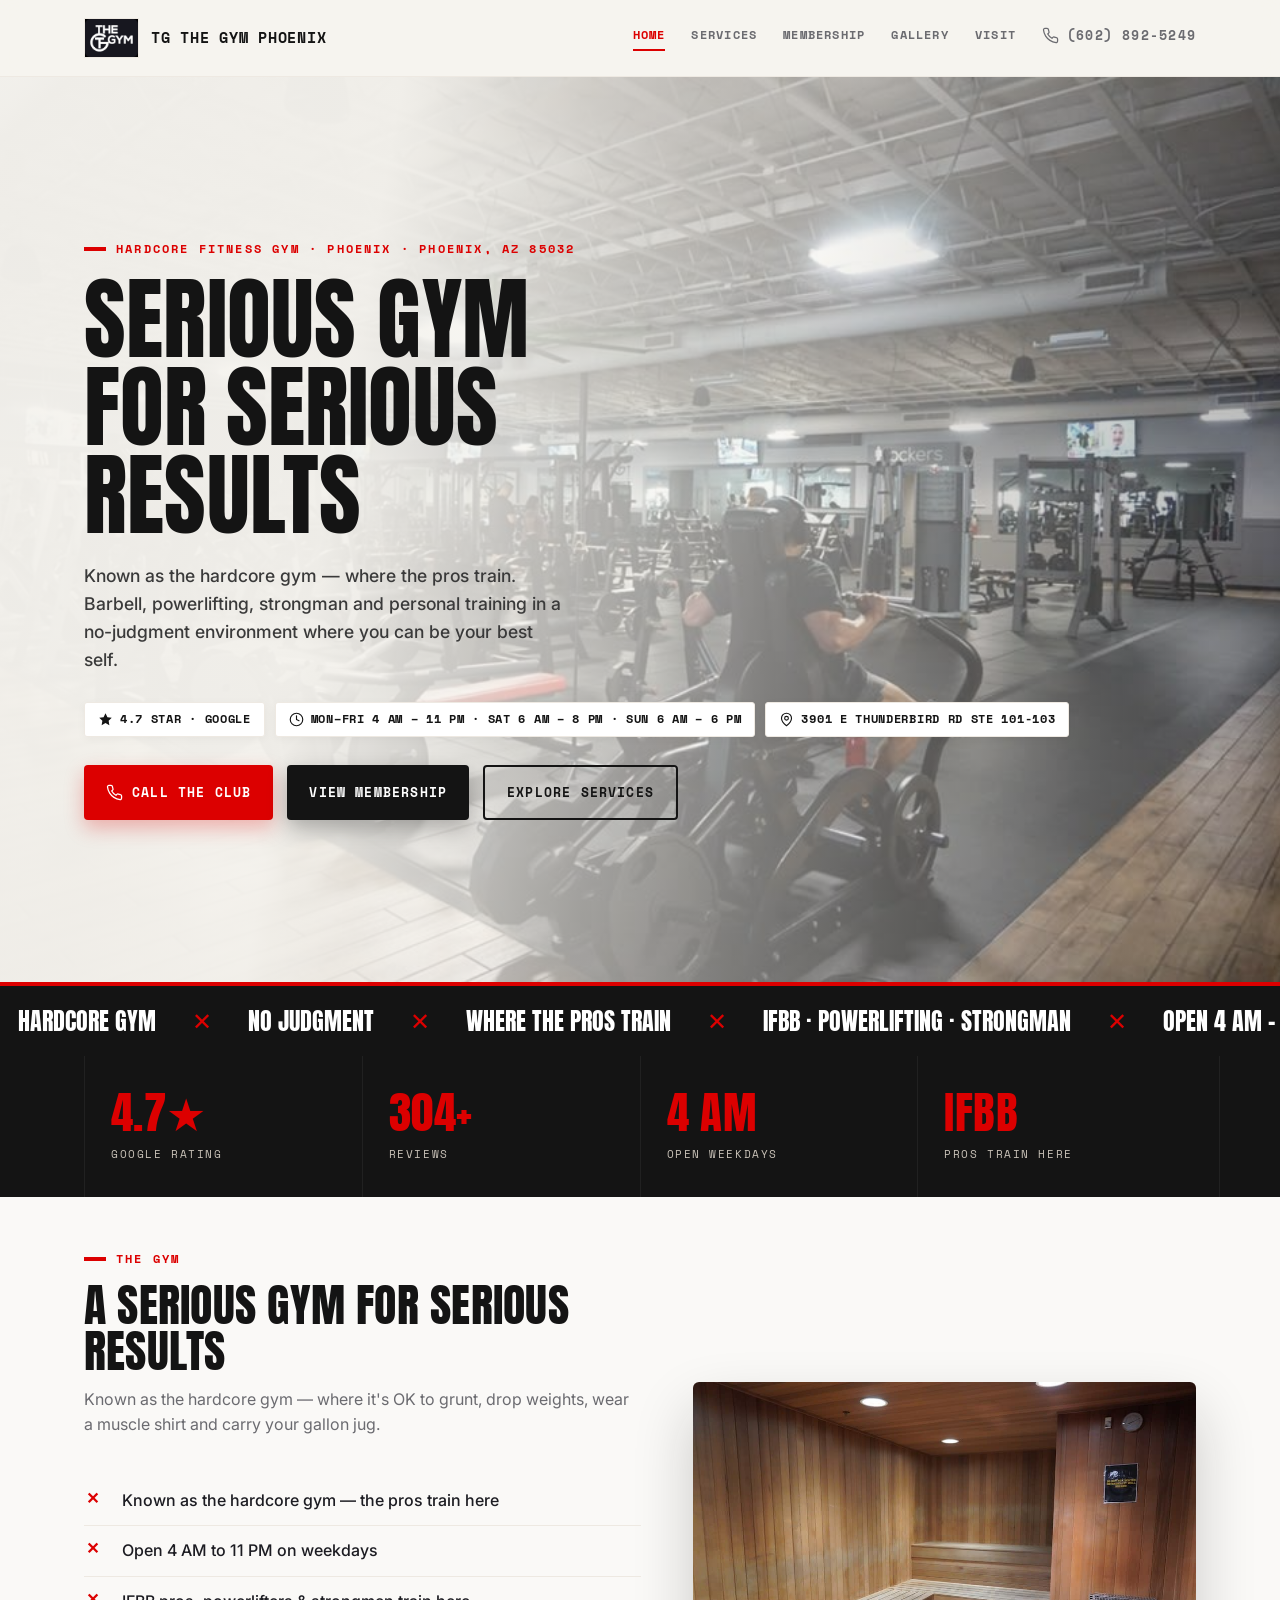
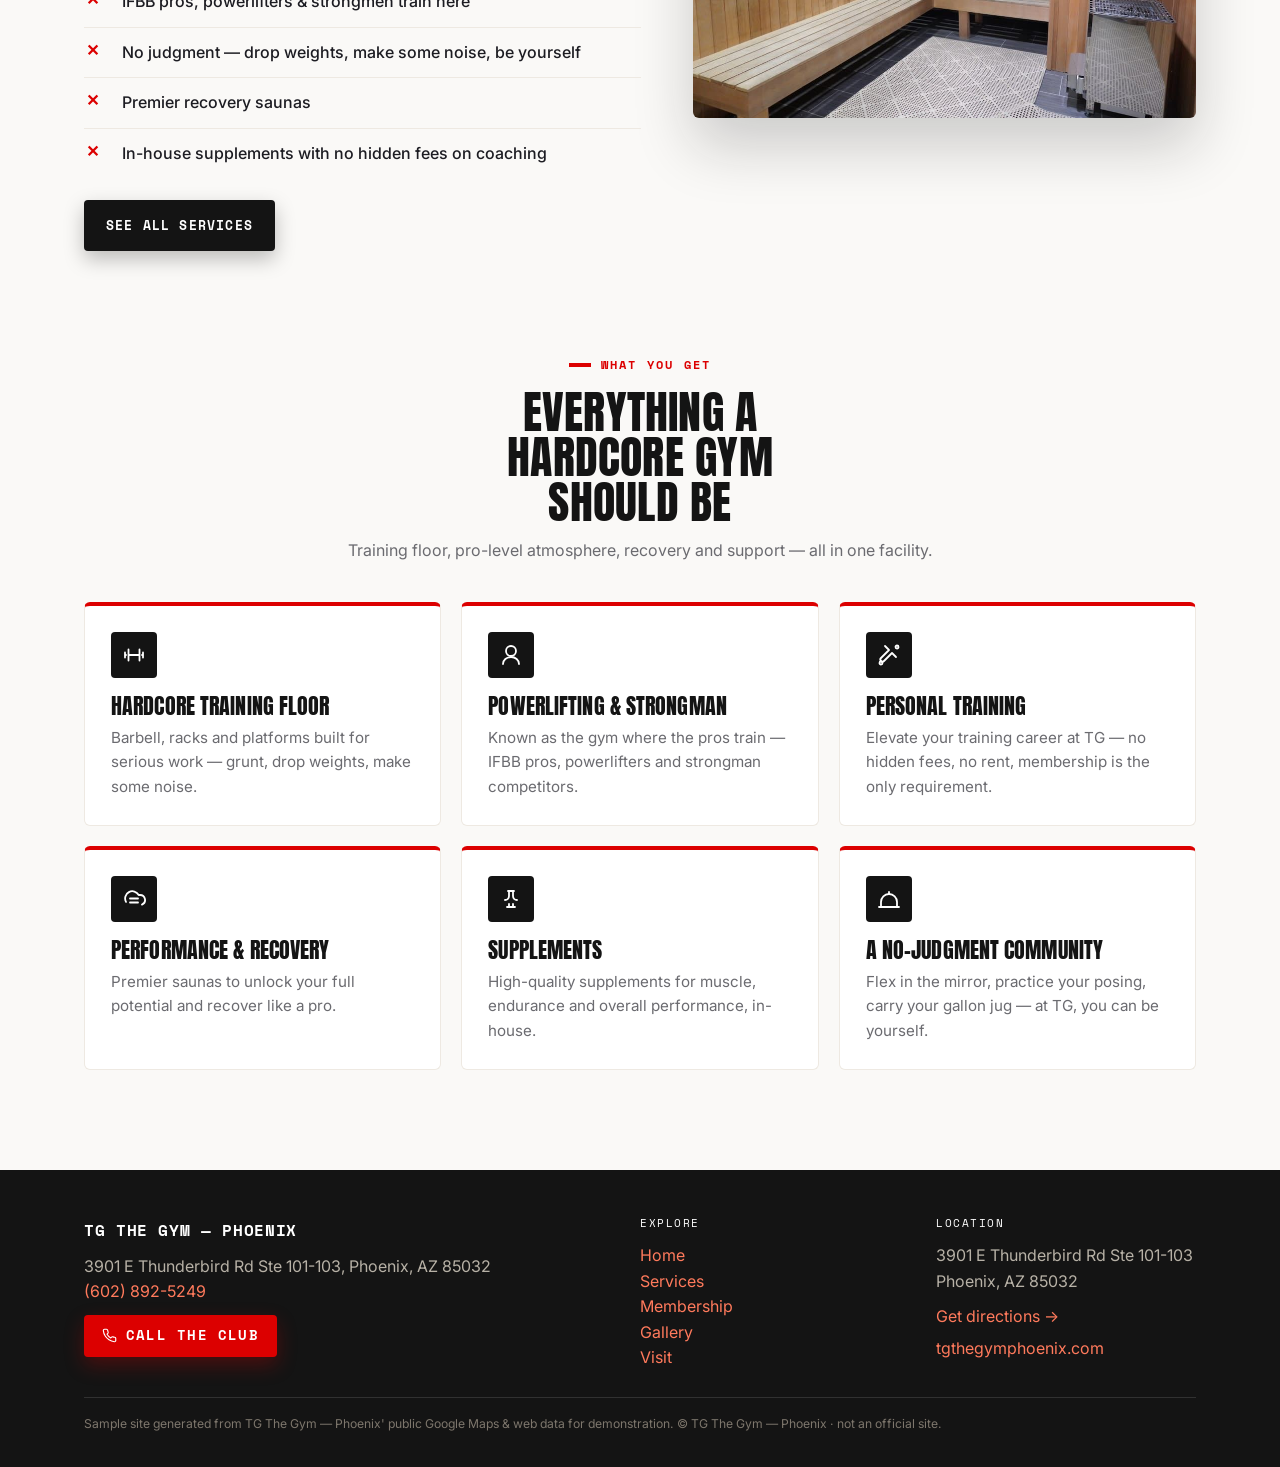
==== index.html @ fa669fda "fix: Reston Station leak -> E Thunderbird Rd" ====
<!DOCTYPE html>
<html lang="en"><head>
<meta charset="UTF-8"><meta name="viewport" content="width=device-width, initial-scale=1.0">
<title>Home | TG The Gym — Phoenix</title>
<meta name="description" content="Known as the hardcore gym — where the pros train. Barbell, powerlifting, strongman and personal training in a no-judgment environment where you can be your best self.">
<link rel="icon" href="data:image/svg+xml,<svg xmlns='http://www.w3.org/2000/svg' viewBox='0 0 100 100'><rect width='100' height='100' rx='20' fill='%23900000'/><text x='50' y='68' font-size='52' font-family='Arial' font-weight='bold' text-anchor='middle' fill='%23ffffff'>G</text></svg>">
<link rel="preconnect" href="https://fonts.googleapis.com">
<link rel="preconnect" href="https://fonts.gstatic.com" crossorigin>
<link href="https://fonts.googleapis.com/css2?family=Anton&family=Space+Mono:wght@400;700&family=Inter:wght@400;500;600;700&display=swap" rel="stylesheet">
<link rel="stylesheet" href="css/site.css">
<style id='palette'>:root{--brand:#DC0000;--brand_dark:#8f0101;--brand_mid:#e63c1f;--accent:#DC0000;--accent_soft:#fdecec;--bg:#faf9f7;--ink:#1c1c22;--muted:#6b6b70;--line:#eee9e2;}</style>
</head><body>
<header><div class="wrap nav">
  <a class="brand" href="index.html"><img src="img/logo-chip.png" alt="TG The Gym logo"><span>TG The Gym&nbsp;Phoenix</span></a>
  <nav class="nav-links" id="nav"><a href="index.html" class="active">Home</a><a href="services.html" class="">Services</a><a href="membership.html" class="">Membership</a><a href="gallery.html" class="">Gallery</a><a href="contact.html" class="">Visit</a><a class="nav-phone" href="tel:+16028925249"><svg width="17" height="17" viewBox="0 0 24 24" fill="none" stroke="currentColor" stroke-width="1.8" stroke-linecap="round" stroke-linejoin="round"><path d="M22 16.92v3a2 2 0 0 1-2.18 2 19.79 19.79 0 0 1-8.63-3.07 19.5 19.5 0 0 1-6-6 19.79 19.79 0 0 1-3.07-8.67A2 2 0 0 1 4.11 2h3a2 2 0 0 1 2 1.72c.13.96.36 1.9.7 2.81a2 2 0 0 1-.45 2.11L8.09 9.91a16 16 0 0 0 6 6l1.27-1.27a2 2 0 0 1 2.11-.45c.91.34 1.85.57 2.81.7A2 2 0 0 1 22 16.92z"/></svg><span>(602) 892-5249</span></a></nav>
  <button class="nav-toggle" aria-label="Menu" onclick="document.getElementById('nav').classList.toggle('open')"><svg width="22" height="22" viewBox="0 0 24 24" fill="none" stroke="currentColor" stroke-width="1.8" stroke-linecap="round" stroke-linejoin="round"><path d="M6.5 6.5v11M17.5 6.5v11M3 9.5v5M21 9.5v5M6.5 12h11M4 12h-.5M20.5 12H20"/></svg></button>
</div></header>
<section class="hero">
  <div class="hero-bg"><img src="img/training.jpg" alt=""></div>
  <div class="hero-inner">
    <span class="eyebrow">Hardcore Fitness Gym · Phoenix · Phoenix, AZ 85032</span>
    <h1>SERIOUS GYM FOR SERIOUS RESULTS</h1>
    <p class="lead">Known as the hardcore gym — where the pros train. Barbell, powerlifting, strongman and personal training in a no-judgment environment where you can be your best self.</p>
    <div class="hero-meta"><span class="pill"><svg width="15" height="15" viewBox="0 0 24 24" fill="currentColor" stroke="none" stroke="currentColor" stroke-width="1.8" stroke-linecap="round" stroke-linejoin="round"><polygon points="12 2 15.09 8.26 22 9.27 17 14.14 18.18 21.02 12 17.77 5.82 21.02 7 14.14 2 9.27 8.91 8.26 12 2"/></svg> 4.7 star · Google</span><span class="pill"><svg width="15" height="15" viewBox="0 0 24 24" fill="none" stroke="currentColor" stroke-width="1.8" stroke-linecap="round" stroke-linejoin="round"><circle cx="12" cy="12" r="10"/><polyline points="12 6 12 12 16 14"/></svg> Mon–Fri 4 AM – 11 PM · Sat 6 AM – 8 PM · Sun 6 AM – 6 PM</span><span class="pill"><svg width="15" height="15" viewBox="0 0 24 24" fill="none" stroke="currentColor" stroke-width="1.8" stroke-linecap="round" stroke-linejoin="round"><path d="M20 10c0 6-8 12-8 12s-8-6-8-12a8 8 0 0 1 16 0Z"/><circle cx="12" cy="10" r="3"/></svg> 3901 E Thunderbird Rd Ste 101-103</span></div>
    <div class="hero-cta">
      <a class="btn btn-accent" href="tel:+16028925249"><svg width="17" height="17" viewBox="0 0 24 24" fill="none" stroke="currentColor" stroke-width="1.8" stroke-linecap="round" stroke-linejoin="round"><path d="M22 16.92v3a2 2 0 0 1-2.18 2 19.79 19.79 0 0 1-8.63-3.07 19.5 19.5 0 0 1-6-6 19.79 19.79 0 0 1-3.07-8.67A2 2 0 0 1 4.11 2h3a2 2 0 0 1 2 1.72c.13.96.36 1.9.7 2.81a2 2 0 0 1-.45 2.11L8.09 9.91a16 16 0 0 0 6 6l1.27-1.27a2 2 0 0 1 2.11-.45c.91.34 1.85.57 2.81.7A2 2 0 0 1 22 16.92z"/></svg> Call the club</a>
      <a class="btn btn-primary" href="membership.html">View membership</a>
      <a class="btn btn-ghost" href="services.html">Explore services</a>
    </div>
  </div>
</section>
<div class="marquee"><div class="mq-track"><span>Hardcore Gym</span><span>No Judgment</span><span>Where The Pros Train</span><span>IFBB · Powerlifting · Strongman</span><span>Open 4 AM – 11 PM</span><span>Drop The Weights</span><span>Hardcore Gym</span><span>No Judgment</span><span>Where The Pros Train</span><span>IFBB · Powerlifting · Strongman</span><span>Open 4 AM – 11 PM</span><span>Drop The Weights</span></div></div>
<section class="statband"><div class="wrap stats-grid"><div class="stat"><div class="n">4.7★</div><div class="l">Google rating</div></div><div class="stat"><div class="n">304+</div><div class="l">Reviews</div></div><div class="stat"><div class="n">4 AM</div><div class="l">Open weekdays</div></div><div class="stat"><div class="n">IFBB</div><div class="l">Pros train here</div></div></div></section>
<section><div class="wrap">
  <div class="split">
    <div>
      <div class="sec-head "><span class="eyebrow">The Gym</span><h2>A serious gym for serious results</h2><p>Known as the hardcore gym — where it's OK to grunt, drop weights, wear a muscle shirt and carry your gallon jug.</p></div>
      <ul><li>Known as the hardcore gym — the pros train here</li><li>Open 4 AM to 11 PM on weekdays</li><li>IFBB pros, powerlifters &amp; strongmen train here</li><li>No judgment — drop weights, make some noise, be yourself</li><li>Premier recovery saunas</li><li>In-house supplements with no hidden fees on coaching</li></ul>
      <div style="margin-top:22px">
        <a class="btn btn-primary" href="services.html">See all services</a>
      </div>
    </div>
    <img src="img/interior1.jpg" alt="At TG The Gym">
  </div>
</div></section>
<section id="services"><div class="wrap">
  <div class="sec-head center"><span class="eyebrow">What you get</span><h2>Everything a hardcore gym should be</h2><p>Training floor, pro-level atmosphere, recovery and support — all in one facility.</p></div>
  <div class="grid">
    <div class="card"><div class="ic"><svg width="24" height="24" viewBox="0 0 24 24" fill="none" stroke="currentColor" stroke-width="1.8" stroke-linecap="round" stroke-linejoin="round"><path d="M6.5 6.5v11M17.5 6.5v11M3 9.5v5M21 9.5v5M6.5 12h11M4 12h-.5M20.5 12H20"/></svg></div><h3>Hardcore training floor</h3><p>Barbell, racks and platforms built for serious work — grunt, drop weights, make some noise.</p></div><div class="card"><div class="ic"><svg width="24" height="24" viewBox="0 0 24 24" fill="none" stroke="currentColor" stroke-width="1.8" stroke-linecap="round" stroke-linejoin="round"><circle cx="12" cy="8" r="5"/><path d="M4 21c0-4 3.6-7 8-7s8 3 8 7"/></svg></div><h3>Powerlifting &amp; strongman</h3><p>Known as the gym where the pros train — IFBB pros, powerlifters and strongman competitors.</p></div><div class="card"><div class="ic"><svg width="24" height="24" viewBox="0 0 24 24" fill="none" stroke="currentColor" stroke-width="1.8" stroke-linecap="round" stroke-linejoin="round"><path d="M8 3l4 4L4 15c-1 1-1 2 0 3 1 1 2 1 3 0l8-8 4 4"/><circle cx="4" cy="20" r="1.5"/><circle cx="20" cy="4" r="1.5"/></svg></div><h3>Personal training</h3><p>Elevate your training career at TG — no hidden fees, no rent, membership is the only requirement.</p></div><div class="card"><div class="ic"><svg width="24" height="24" viewBox="0 0 24 24" fill="none" stroke="currentColor" stroke-width="1.8" stroke-linecap="round" stroke-linejoin="round"><path d="M20 17.6A5 5 0 0 0 18 8h-1.3A7 7 0 1 0 4 14.9"/><line x1="16" y1="11.5" x2="8" y2="11.5"/><line x1="16" y1="15.5" x2="8" y2="15.5"/></svg></div><h3>Performance &amp; recovery</h3><p>Premier saunas to unlock your full potential and recover like a pro.</p></div><div class="card"><div class="ic"><svg width="24" height="24" viewBox="0 0 24 24" fill="none" stroke="currentColor" stroke-width="1.8" stroke-linecap="round" stroke-linejoin="round"><path d="M9 4h6M10 4v5a4 4 0 0 1-4 4M14 4v5a4 4 0 0 0 4 4"/><path d="M8 20h8M10 20v-3M14 20v-3"/></svg></div><h3>Supplements</h3><p>High-quality supplements for muscle, endurance and overall performance, in-house.</p></div><div class="card"><div class="ic"><svg width="24" height="24" viewBox="0 0 24 24" fill="none" stroke="currentColor" stroke-width="1.8" stroke-linecap="round" stroke-linejoin="round"><path d="M4 20V15a8 8 0 0 1 16 0v5"/><line x1="2" y1="20" x2="22" y2="20"/><path d="M12 7V5"/></svg></div><h3>A no-judgment community</h3><p>Flex in the mirror, practice your posing, carry your gallon jug — at TG, you can be yourself.</p></div>
  </div>
</div></section><footer><div class="wrap">
  <div class="f-grid">
    <div>
      <div class="f-brand">TG The Gym — Phoenix</div>
      <div>3901 E Thunderbird Rd Ste 101-103, Phoenix, AZ 85032</div>
      <div><a href="tel:+16028925249">(602) 892-5249</a></div>
      <div style="margin-top:10px"><a href="tel:+16028925249" class="btn btn-accent" style="font-size:.85rem;padding:10px 18px"><svg width="15" height="15" viewBox="0 0 24 24" fill="none" stroke="currentColor" stroke-width="1.8" stroke-linecap="round" stroke-linejoin="round"><path d="M22 16.92v3a2 2 0 0 1-2.18 2 19.79 19.79 0 0 1-8.63-3.07 19.5 19.5 0 0 1-6-6 19.79 19.79 0 0 1-3.07-8.67A2 2 0 0 1 4.11 2h3a2 2 0 0 1 2 1.72c.13.96.36 1.9.7 2.81a2 2 0 0 1-.45 2.11L8.09 9.91a16 16 0 0 0 6 6l1.27-1.27a2 2 0 0 1 2.11-.45c.91.34 1.85.57 2.81.7A2 2 0 0 1 22 16.92z"/></svg> Call the club</a></div>
    </div>
    <div><h4>Explore</h4><div><a href="index.html">Home</a></div><div><a href="services.html">Services</a></div><div><a href="membership.html">Membership</a></div><div><a href="gallery.html">Gallery</a></div><div><a href="contact.html">Visit</a></div></div>
    <div><h4>Location</h4><div>3901 E Thunderbird Rd Ste 101-103</div><div>Phoenix, AZ 85032</div>
      <div style="margin-top:10px"><a href="https://www.google.com/maps/search/tg+the+gym+phoenix" target="_blank" rel="noopener">Get directions →</a></div>
      <div style="margin-top:6px"><a href="https://tgthegymphoenix.com/" target="_blank" rel="noopener">tgthegymphoenix.com</a></div></div>
  </div>
  <div class="note">Sample site generated from TG The Gym — Phoenix' public Google Maps &amp; web data for demonstration. © TG The Gym — Phoenix · not an official site.</div>
</div></footer>
<script>document.getElementById('nav')&&null;</script>
</body></html>
---- css/site.css ----
:root{
  --brand:#DC0000;--brand-dark:#8f0101;--brand-mid:#e63c1f;
  --accent:#DC0000;--accent-soft:#fdecec;
  --bg:#f5f3ee;--surface:#fff;--ink:#161616;--muted:#6a6a6a;--line:#e5e1d8;
  --char:#141414;--char2:#1e1e1e;
  --radius:6px;--serif:Anton,Arial Narrow,sans-serif;--sans:Inter,system-ui,sans-serif;--mono:"Space Mono",ui-monospace,monospace;
}
*{margin:0;padding:0;box-sizing:border-box}
html{scroll-behavior:smooth}
body{font-family:var(--sans);color:var(--ink);background:var(--bg);line-height:1.6;-webkit-font-smoothing:antialiased}
img{max-width:100%;display:block}
a{color:var(--brand-dark);text-decoration:none}
h1,h2,h3,h4{font-family:var(--serif);font-weight:400;line-height:.98;letter-spacing:.005em;text-transform:uppercase;color:var(--char)}
.wrap{max-width:1160px;margin:0 auto;padding:0 24px}

/* kicker / eyebrow — mono, red block */
.eyebrow{font-family:var(--mono);font-size:.76rem;letter-spacing:.18em;text-transform:uppercase;font-weight:700;color:var(--accent);margin-bottom:14px;display:flex;align-items:center;gap:10px}
.eyebrow::before{content:"";width:22px;height:4px;background:var(--accent);flex:none}

.pagehead{padding:110px 24px 36px;max-width:1160px;margin:0 auto}
.pagehead h1{font-size:clamp(2.4rem,5.4vw,4rem);max-width:22ch}
.pagehead p{color:var(--muted);font-size:1.05rem;max-width:56ch;margin-top:14px;font-family:var(--mono);font-size:.9rem;letter-spacing:.02em}
section{padding:52px 0}
.sec-head{max-width:640px;margin-bottom:38px}
.sec-head.center{margin-left:auto;margin-right:auto;text-align:center}
.sec-head.center .eyebrow{justify-content:center}
.sec-head h2{font-size:clamp(1.9rem,3.6vw,2.9rem);margin-bottom:14px}
.sec-head.center h2{max-width:16ch;margin-left:auto;margin-right:auto}
.sec-head p{color:var(--muted);font-size:1rem}

/* header */
header{position:sticky;top:0;z-index:50;background:rgba(245,243,238,.9);backdrop-filter:blur(12px);border-bottom:1px solid var(--line)}
.nav{display:flex;align-items:center;justify-content:space-between;height:76px}
.brand{display:flex;align-items:center;gap:12px;font-family:var(--mono);font-weight:700;text-transform:uppercase;letter-spacing:.05em;font-size:.92rem;color:var(--char)}
.brand img{height:40px;width:auto;border:1px solid var(--line)}
.nav-links{display:flex;gap:26px;font-family:var(--mono);font-size:.76rem;font-weight:700;text-transform:uppercase;letter-spacing:.1em;align-items:center}
.nav-links a{color:var(--muted);border-bottom:2px solid transparent;padding-bottom:4px}
.nav-links a.active,.nav-links a:hover{color:var(--accent);border-bottom-color:var(--accent)}
.nav-phone{display:inline-flex;align-items:center;gap:8px;font-family:var(--mono);font-weight:700;font-size:.82rem;color:var(--char)}
.nav-toggle{display:none;background:var(--char);border:0;color:#fff;width:40px;height:40px;font-size:1.2rem;cursor:pointer}
@media(max-width:880px){
  .nav-links{position:fixed;inset:76px 0 auto;flex-direction:column;gap:2px;background:var(--bg);padding:14px 0;border-bottom:1px solid var(--line);transform:translateY(-130%);transition:transform .3s ease}
  .nav-links.open{transform:none}
  .nav-links a{padding:12px 24px}
  .nav-toggle{display:block}
  .nav-phone span{display:none}
}

/* buttons — hard mono slabs */
.btn{display:inline-flex;align-items:center;gap:9px;font-family:var(--mono);font-weight:700;text-transform:uppercase;letter-spacing:.09em;font-size:.82rem;padding:15px 22px;border-radius:4px;transition:transform .15s ease,box-shadow .15s ease,background .15s ease;border:0}
.btn:hover{transform:translateY(-2px)}
.btn-accent{background:var(--brand);color:#fff;box-shadow:0 8px 20px rgba(220,0,0,.28)}
.btn-accent:hover{background:#b30000}
.btn-primary{background:var(--char);color:#fff;box-shadow:0 8px 20px rgba(0,0,0,.25)}
.btn-primary:hover{background:#000}
.btn-ghost{background:transparent;color:var(--char);border:2px solid var(--char)}
.btn-ghost:hover{border-color:var(--brand);color:var(--brand)}
.pill{display:inline-flex;align-items:center;gap:7px;background:#fff;border:1px solid var(--line);border-radius:3px;padding:7px 13px;font-family:var(--mono);font-size:.72rem;font-weight:700;text-transform:uppercase;letter-spacing:.06em;color:var(--char);box-shadow:0 2px 8px rgba(22,22,22,.04)}

/* hero — full bleed, light gradient overlay, oversized Anton */
.hero{position:relative;display:flex;align-items:center;min-height:86vh;overflow:hidden}
.hero-bg{position:absolute;inset:0}
.hero-bg img{width:100%;height:100%;object-fit:cover}
.hero-bg::after{content:"";position:absolute;inset:0;background:linear-gradient(100deg,rgba(245,243,238,.97) 28%,rgba(245,243,238,.55) 58%,rgba(20,20,20,.35) 100%)}
.hero-inner{position:relative;z-index:2;max-width:1160px;margin:0 auto;padding:110px 24px;width:100%}
.hero h1{font-size:clamp(2.8rem,7.5vw,5.6rem);margin:18px 0 22px;max-width:13ch;letter-spacing:.002em}
.hero p.lead{color:#3a3a3a;font-size:1.1rem;max-width:44ch;font-weight:500}
.hero-meta{display:flex;flex-wrap:wrap;gap:10px;margin:28px 0}
.hero-cta{display:flex;flex-wrap:wrap;gap:14px}

/* marquee — charcoal bar, red Anton words */
.marquee{background:var(--char);overflow:hidden;padding:16px 0;border-top:4px solid var(--brand)}
.mq-track{display:flex;gap:0;white-space:nowrap;width:max-content;animation:mq 26s linear infinite}
.mq-track span{font-family:var(--serif);text-transform:uppercase;font-size:1.5rem;color:#fff;padding:0 18px;display:inline-flex;align-items:center}
.mq-track span::after{content:"✕";color:var(--brand);font-family:var(--mono);margin-left:36px}
@keyframes mq{to{transform:translateX(-50%)}}

/* stat band — oversized red numerals */
.statband{background:var(--char);padding:0;overflow:hidden}
.stats-grid{display:grid;grid-template-columns:repeat(4,1fr);border-right:1px solid rgba(255,255,255,.06)}
.stat{padding:34px 26px;text-align:left;border-left:1px solid rgba(255,255,255,.06)}
.stat .n{font-family:var(--serif);font-size:2.8rem;line-height:1;color:var(--brand);letter-spacing:.01em}
.stat .l{font-family:var(--mono);font-size:.7rem;letter-spacing:.14em;text-transform:uppercase;color:#c9c2b8;margin-top:10px}
@media(max-width:880px){.stats-grid{grid-template-columns:repeat(2,1fr)}}
@media(max-width:480px){.stats-grid{grid-template-columns:repeat(2,1fr)}.stat{padding:24px 16px}}

/* split */
.split{display:grid;grid-template-columns:1.05fr .95fr;gap:52px;align-items:center}
.split img{border-radius:6px;box-shadow:0 28px 60px rgba(20,20,20,.2)}
.split li{list-style:none;position:relative;padding:12px 0 12px 38px;color:var(--ink);font-weight:500;border-bottom:1px solid var(--line)}
.split li::before{content:"✕";position:absolute;left:2px;top:10px;color:var(--brand);font-family:var(--mono);font-weight:700}
.split li:last-child{border-bottom:0}

/* cards */
.grid{display:grid;grid-template-columns:repeat(3,1fr);gap:20px}
.card{background:var(--surface);border:1px solid var(--line);border-top:4px solid var(--brand);border-radius:var(--radius);padding:26px;transition:transform .18s ease,box-shadow .18s ease}
.card:hover{transform:translateY(-5px);box-shadow:0 22px 46px rgba(20,20,20,.14)}
.card .ic{width:46px;height:46px;border-radius:4px;background:var(--char);display:flex;align-items:center;justify-content:center;margin-bottom:18px;color:#fff}
.card h3{font-size:1.35rem;margin-bottom:9px}
.card p{font-size:.95rem;color:var(--muted)}
@media(max-width:880px){.grid{grid-template-columns:repeat(2,1fr)}.split{grid-template-columns:1fr}}
@media(max-width:540px){.grid{grid-template-columns:1fr}}

/* membership */
.pricing{display:grid;grid-template-columns:repeat(3,1fr);gap:20px;align-items:stretch}
.pricing .card{display:flex;flex-direction:column}
.pricing .card h3{font-size:1.6rem}
.pricing .card .tag{font-family:var(--mono);font-size:.7rem;letter-spacing:.12em;text-transform:uppercase;color:var(--accent);margin-bottom:8px}
.pricing .card .btn{margin-top:auto}
.price-note{font-size:.95rem;color:var(--ink);background:var(--accent-soft);border:1px solid #f5c3c0;border-radius:var(--radius);padding:20px 22px;margin-top:28px;font-family:var(--mono);font-size:.86rem}
@media(max-width:880px){.pricing{grid-template-columns:1fr}}

/* gallery */
.gallery{display:grid;grid-template-columns:repeat(3,1fr);gap:16px}
.gallery a{overflow:hidden;border-radius:var(--radius);background:#000;display:block}
.gallery img{aspect-ratio:4/3;object-fit:cover;border-radius:0;width:100%;transition:transform .5s ease,opacity .3s}
.gallery a:hover img{transform:scale(1.07);opacity:.85}
@media(max-width:760px){.gallery{grid-template-columns:repeat(2,1fr)}}
@media(max-width:480px){.gallery{grid-template-columns:1fr}}

/* contact */
.contact-grid{display:grid;grid-template-columns:1fr 1fr;gap:36px;align-items:start}
.c-card{background:var(--surface);border:1px solid var(--line);border-radius:var(--radius);padding:30px}
.c-card h3{font-size:1.6rem;margin-bottom:18px}
.c-row{display:flex;gap:16px;align-items:flex-start;padding:16px 0;border-top:1px solid var(--line)}
.c-row:first-of-type{border-top:0}
.c-row .ic{color:var(--accent);flex:none;margin-top:2px}
.c-row .lab{font-family:var(--mono);font-size:.66rem;text-transform:uppercase;letter-spacing:.14em;color:var(--muted);font-weight:700}
.c-row a,.c-row .val{font-weight:700;color:var(--char)}
.c-row a:hover{color:var(--brand)}
.map-card{border-radius:var(--radius);overflow:hidden;border:1px solid var(--line);box-shadow:0 18px 40px rgba(20,20,20,.12)}
@media(max-width:820px){.contact-grid{grid-template-columns:1fr}}

/* footer */
footer{background:var(--char);color:#b7b1a6;padding:48px 0 34px;margin-top:48px}
.f-grid{display:grid;grid-template-columns:2fr 1fr 1fr;gap:36px}
.f-brand{color:#fff;font-family:var(--mono);font-weight:700;text-transform:uppercase;letter-spacing:.04em;font-size:1rem;margin-bottom:10px}
footer a{color:#ff7a5c}
footer a:hover{color:#fff}
footer h4{color:#fff;font-family:var(--mono);font-size:.7rem;text-transform:uppercase;letter-spacing:.14em;margin-bottom:14px}
footer .note{margin-top:26px;font-size:.76rem;color:#7d766c;border-top:1px solid rgba(255,255,255,.12);padding-top:16px}
@media(max-width:720px){.f-grid{grid-template-columns:1fr 1fr}}
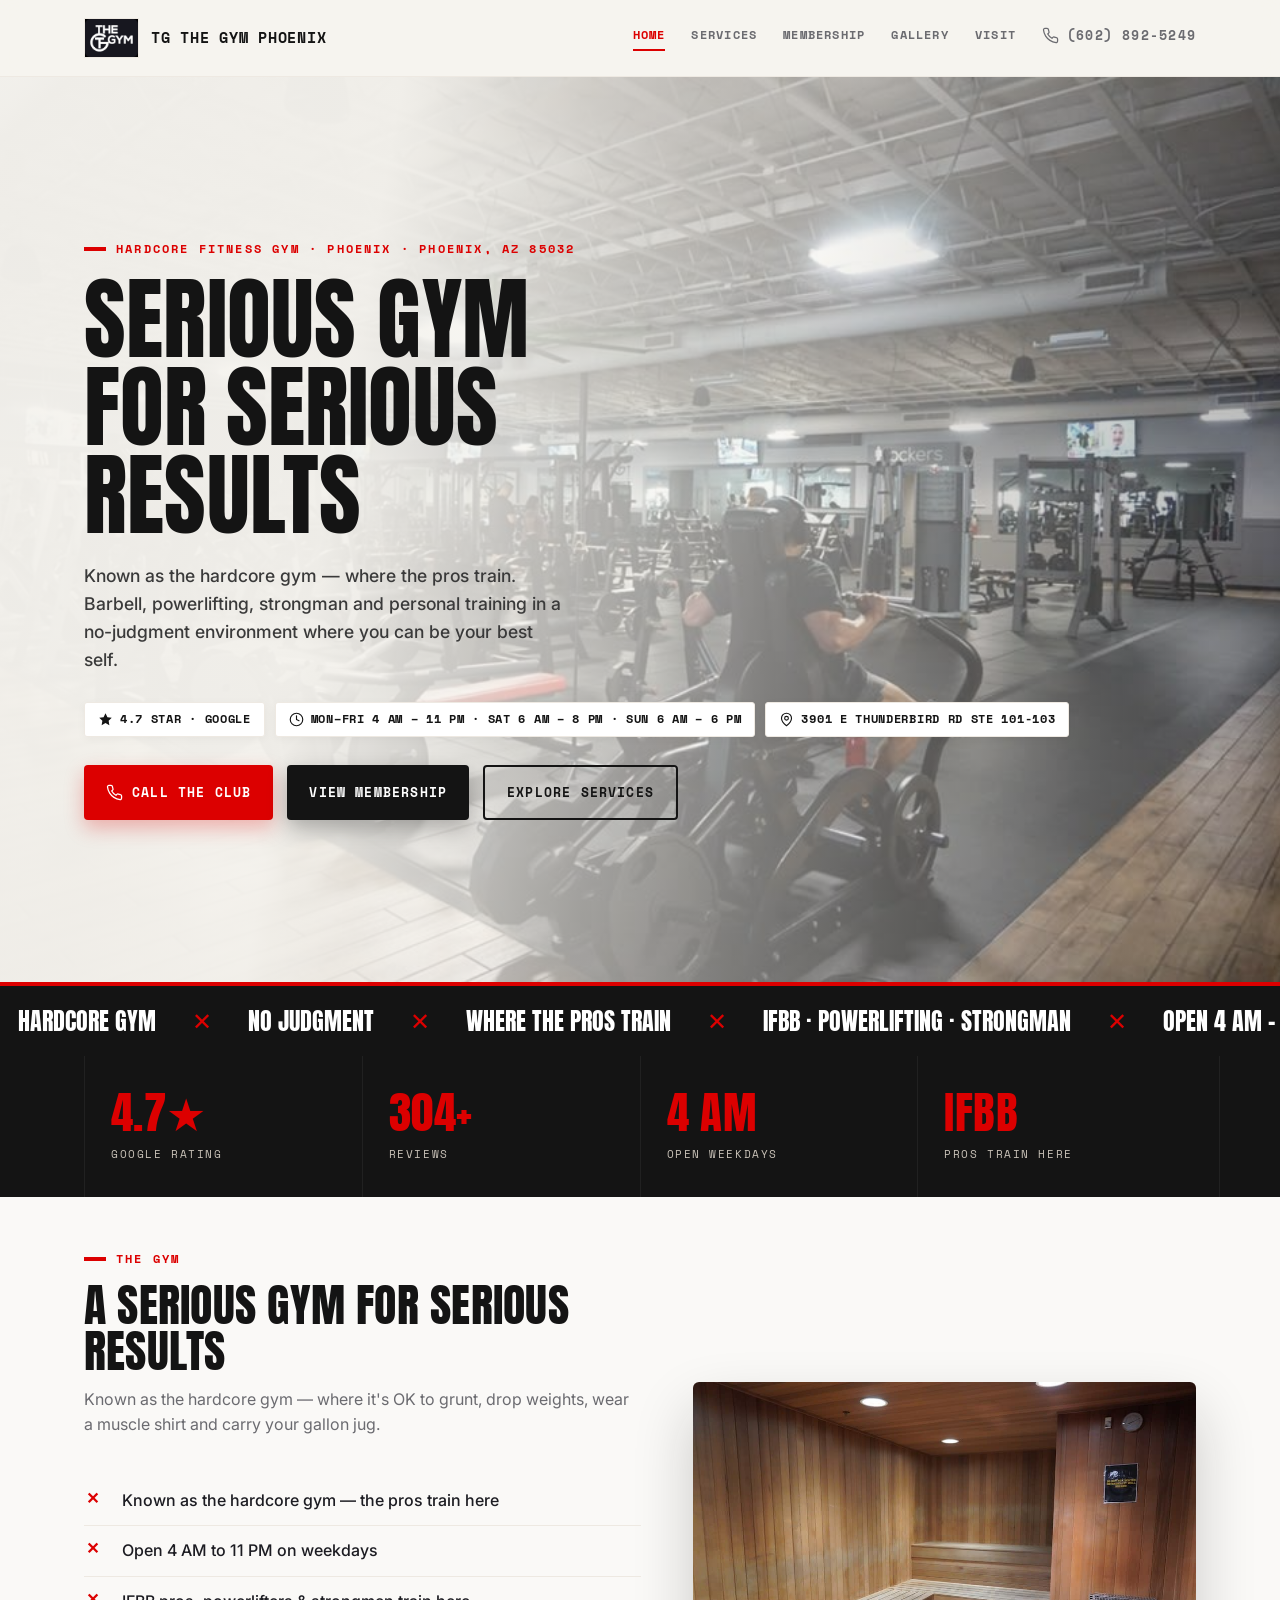
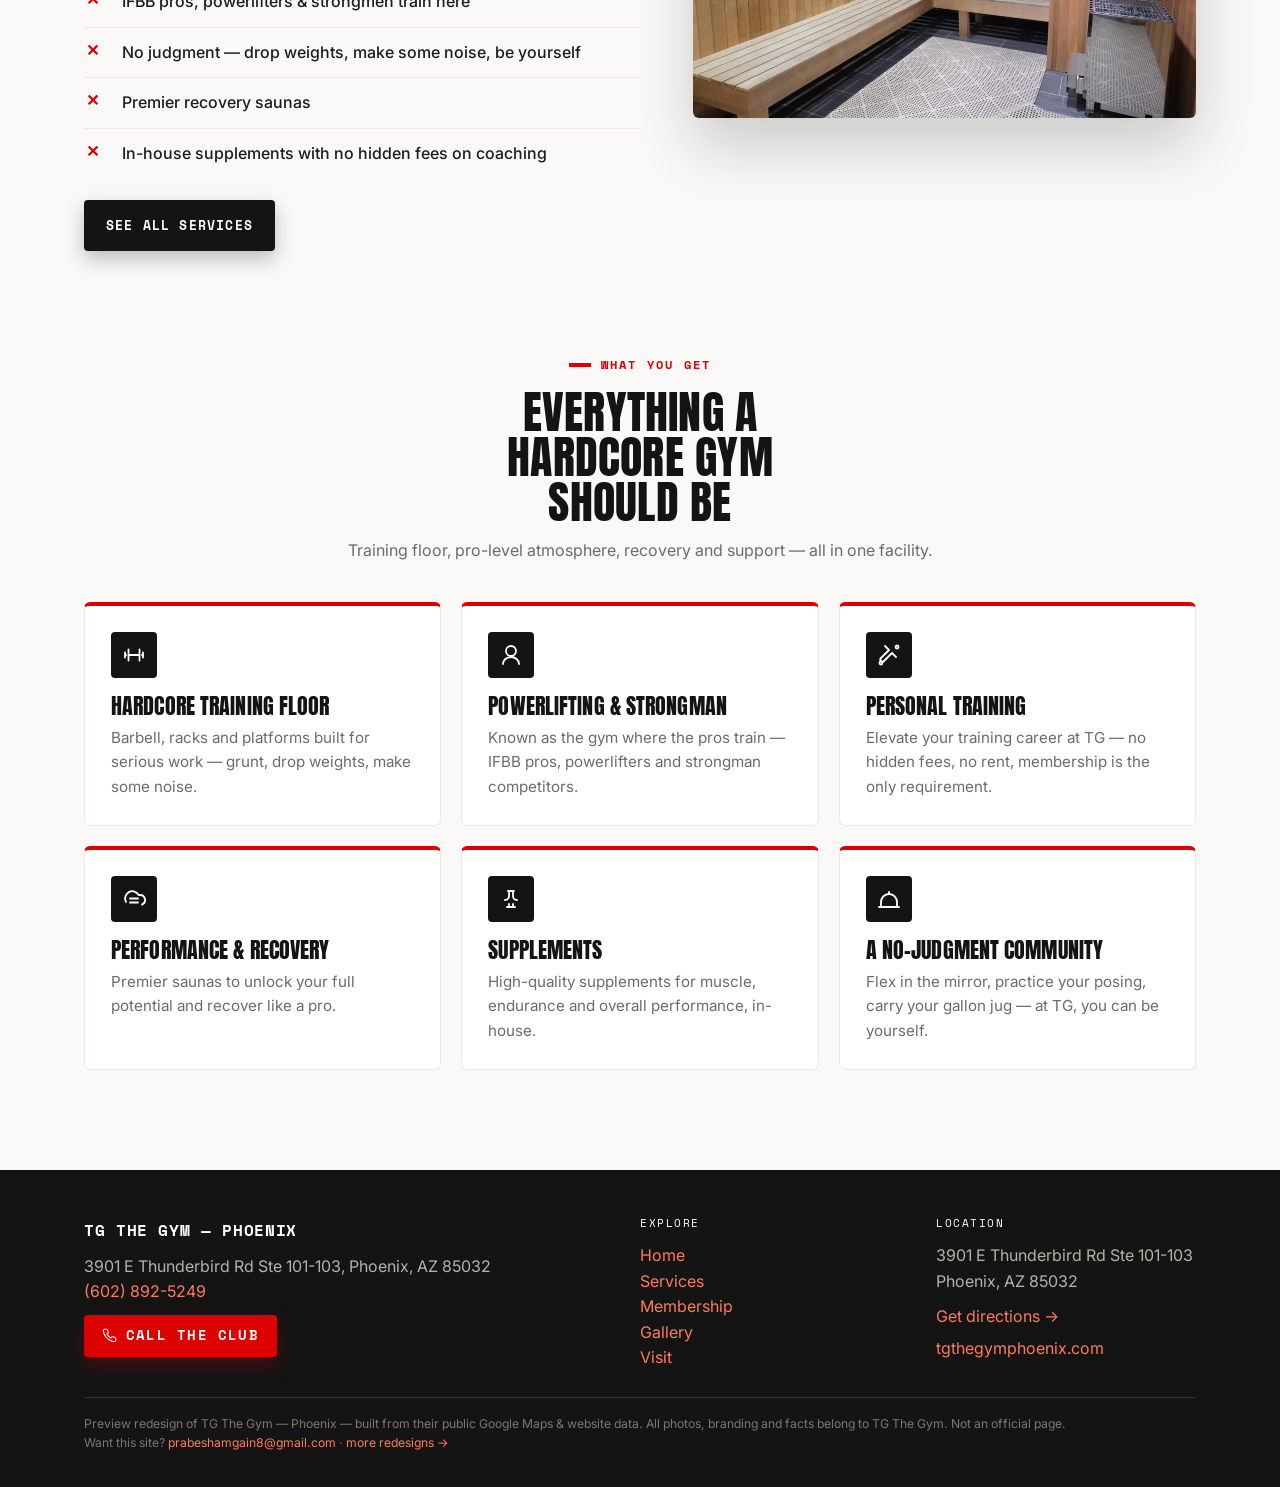
==== commit 118880a5: "add OG social preview tags + image" ====
--- a/index.html
+++ b/index.html
@@ -7,6 +7,12 @@
 <link rel="preconnect" href="https://fonts.googleapis.com">
 <link rel="preconnect" href="https://fonts.gstatic.com" crossorigin>
 <link href="https://fonts.googleapis.com/css2?family=Anton&family=Space+Mono:wght@400;700&family=Inter:wght@400;500;600;700&display=swap" rel="stylesheet">
+<meta property="og:title" content="Home | TG The Gym — Phoenix">
+<meta property="og:description" content="Known as the hardcore gym — where the pros train. Barbell, powerlifting, strongman and personal training in a no-judgment environment where you can be your best self.">
+<meta property="og:image" content="https://openclaw011-web.github.io/tg-the-gym-preview/img/og.jpg">
+<meta property="og:type" content="website">
+<meta property="og:url" content="https://openclaw011-web.github.io/tg-the-gym-preview/">
+<meta name="twitter:card" content="summary_large_image">
 <link rel="stylesheet" href="css/site.css">
 <style id='palette'>:root{--brand:#DC0000;--brand_dark:#8f0101;--brand_mid:#e63c1f;--accent:#DC0000;--accent_soft:#fdecec;--bg:#faf9f7;--ink:#1c1c22;--muted:#6b6b70;--line:#eee9e2;}</style>
 </head><body>
@@ -61,7 +67,7 @@
       <div style="margin-top:10px"><a href="https://www.google.com/maps/search/tg+the+gym+phoenix" target="_blank" rel="noopener">Get directions →</a></div>
       <div style="margin-top:6px"><a href="https://tgthegymphoenix.com/" target="_blank" rel="noopener">tgthegymphoenix.com</a></div></div>
   </div>
-  <div class="note">Sample site generated from TG The Gym — Phoenix' public Google Maps &amp; web data for demonstration. © TG The Gym — Phoenix · not an official site.</div>
+  <div class="note">Preview redesign of TG The Gym — Phoenix — built from their public Google Maps &amp; website data. All photos, branding and facts belong to TG The Gym. Not an official page.<br>Want this site? <a href="mailto:prabeshamgain8@gmail.com">prabeshamgain8@gmail.com</a> · <a href="https://openclaw011-web.github.io/gym-redesigns/">more redesigns →</a></div>
 </div></footer>
 <script>document.getElementById('nav')&&null;</script>
 </body></html>
